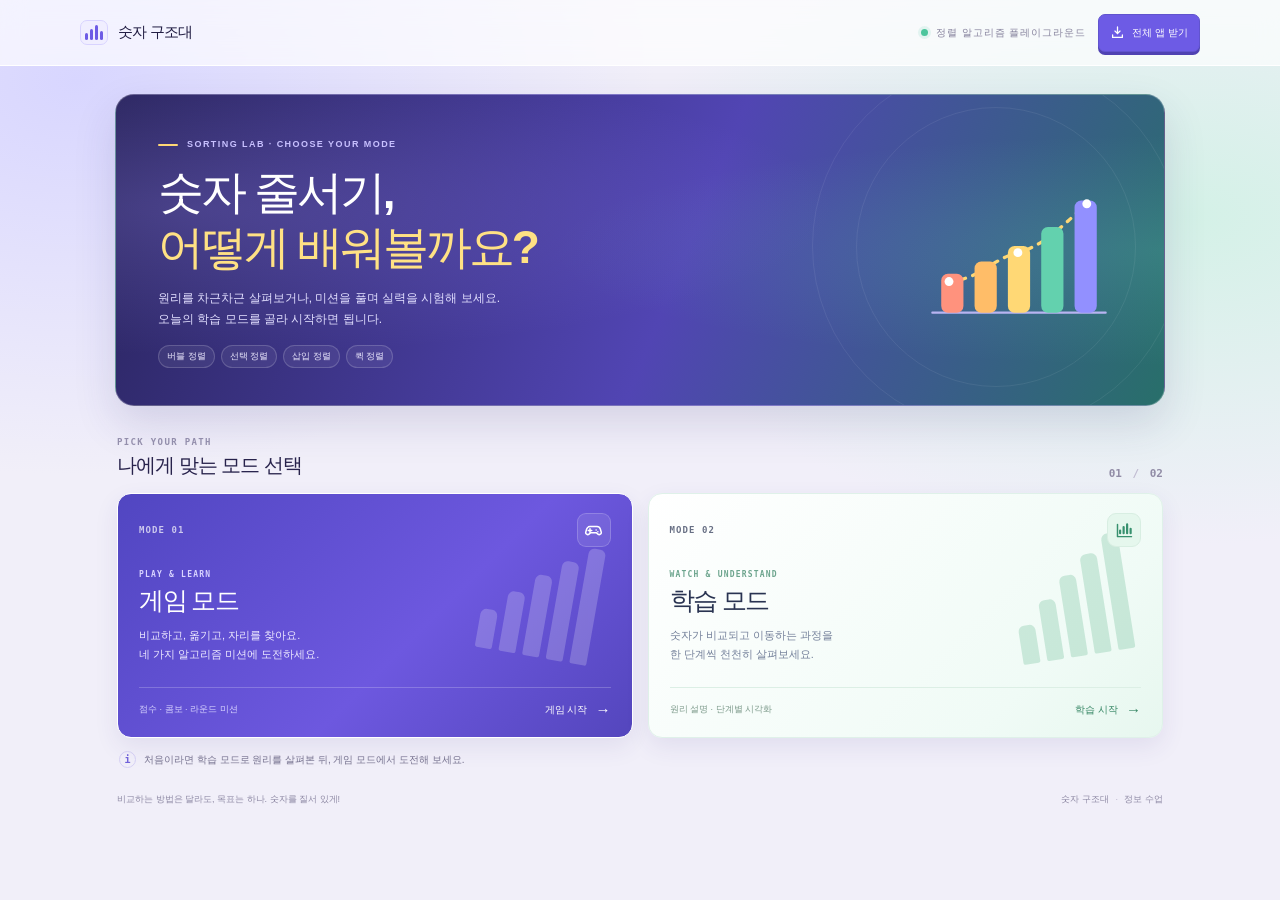
==== numbers-rescue-app/index.html @ 6234f57f "다운로드 가능한 numbers-rescue-app.zip 추가 및 오프라인 모드 안내 - 수정: .playwright-mcp/console-2026-10-18T04-26-27-84" ====
<!doctype html>
<html lang="ko">
<head>
  <meta charset="utf-8">
  <meta name="viewport" content="width=device-width, initial-scale=1">
  <meta name="theme-color" content="#241b58">
  <title>숫자 구조대 - 학습 모드 선택</title>
  <link rel="stylesheet" href="home.css">
</head>
<body>
  <header class="home-header">
    <a class="home-brand" href="#home" aria-label="숫자 구조대 첫 화면">
      <span class="brand-bars" aria-hidden="true"><i></i><i></i><i></i><i></i></span>
      <span>숫자 구조대</span>
    </a>
    <div class="home-header-actions">
      <span class="course-label"><span></span> 정렬 알고리즘 플레이그라운드</span>
      <a class="bundle-download" href="./numbers-rescue-app.zip" download="numbers-rescue-app.zip" aria-label="게임과 학습 모드 전체 앱 다운로드">
        <svg aria-hidden="true" viewBox="0 0 20 20"><path d="M10 2.5v9m0 0 3.4-3.4M10 11.5 6.6 8.1M3.5 13.2v3.3h13v-3.3"/></svg>
        <span>전체 앱 받기</span>
      </a>
    </div>
  </header>

  <main id="home" class="home-shell">
    <section class="welcome" aria-labelledby="welcome-title">
      <p class="eyebrow"><span></span> SORTING LAB · CHOOSE YOUR MODE</p>
      <h1 id="welcome-title">숫자 줄서기,<br><em>어떻게 배워볼까요?</em></h1>
      <p class="welcome-copy">원리를 차근차근 살펴보거나, 미션을 풀며 실력을 시험해 보세요.<br>오늘의 학습 모드를 골라 시작하면 됩니다.</p>
      <div class="algorithm-tags" aria-label="학습할 알고리즘">
        <span>버블 정렬</span><span>선택 정렬</span><span>삽입 정렬</span><span>퀵 정렬</span>
      </div>
      <div class="welcome-orbit orbit-one"></div><div class="welcome-orbit orbit-two"></div>
      <svg class="welcome-art" viewBox="0 0 180 145" fill="none" aria-hidden="true">
        <path d="M12 126H168" stroke="#B8B4F1" stroke-width="2" stroke-linecap="round"/>
        <path d="M27 98C57 95 65 78 89 72C111 66 126 51 151 28" stroke="#FFD875" stroke-width="3" stroke-linecap="round" stroke-dasharray="4 7"/>
        <rect x="20" y="91" width="20" height="35" rx="6" fill="#FF927D"/><rect x="50" y="80" width="20" height="46" rx="6" fill="#FFBD68"/><rect x="80" y="66" width="20" height="60" rx="6" fill="#FFD875"/><rect x="110" y="49" width="20" height="77" rx="6" fill="#63D1AE"/><rect x="140" y="25" width="20" height="101" rx="6" fill="#9290FF"/>
        <circle cx="27" cy="98" r="4" fill="#FFF"/><circle cx="89" cy="72" r="4" fill="#FFF"/><circle cx="151" cy="28" r="4" fill="#FFF"/>
      </svg>
    </section>

    <section class="mode-section" aria-labelledby="mode-heading">
      <div class="section-intro"><div><p class="section-kicker">PICK YOUR PATH</p><h2 id="mode-heading">나에게 맞는 모드 선택</h2></div><span class="step-count">01 <i>/</i> 02</span></div>
      <div class="mode-grid">
        <a class="mode-card game-card" href="game.html">
          <div class="card-topline"><span class="mode-number">MODE 01</span><span class="mode-icon game-icon" aria-hidden="true"><svg viewBox="0 0 24 24" fill="none"><path d="M8 7.5h8a4 4 0 0 1 3.8 2.8l1 3.4a2.3 2.3 0 0 1-3.7 2.4l-2-1.6H8.9l-2 1.6a2.3 2.3 0 0 1-3.7-2.4l1-3.4A4 4 0 0 1 8 7.5Z" stroke="currentColor" stroke-width="1.7"/><path d="M8 10v4m-2-2h4m5-.7h.01M17 13.3h.01" stroke="currentColor" stroke-width="1.7" stroke-linecap="round"/></svg></span></div>
          <div class="card-copy"><p class="card-label">PLAY & LEARN</p><h3>게임 모드</h3><p class="card-description">비교하고, 옮기고, 자리를 찾아요.<br>네 가지 알고리즘 미션에 도전하세요.</p></div>
          <div class="card-bottom"><span>점수 · 콤보 · 라운드 미션</span><span class="card-cta">게임 시작 <b aria-hidden="true">→</b></span></div>
          <span class="card-decoration decoration-game" aria-hidden="true"><i></i><i></i><i></i><i></i><i></i></span>
        </a>

        <a class="mode-card study-card" href="visualizer.html">
          <div class="card-topline"><span class="mode-number">MODE 02</span><span class="mode-icon study-icon" aria-hidden="true"><svg viewBox="0 0 24 24" fill="none"><path d="M4 19V5m0 14h16" stroke="currentColor" stroke-width="1.7" stroke-linecap="round"/><path d="M7 15v-3m4 3V8m4 7V5m4 10v-5" stroke="currentColor" stroke-width="2.5" stroke-linecap="round"/></svg></span></div>
          <div class="card-copy"><p class="card-label">WATCH & UNDERSTAND</p><h3>학습 모드</h3><p class="card-description">숫자가 비교되고 이동하는 과정을<br>한 단계씩 천천히 살펴보세요.</p></div>
          <div class="card-bottom"><span>원리 설명 · 단계별 시각화</span><span class="card-cta">학습 시작 <b aria-hidden="true">→</b></span></div>
          <span class="card-decoration decoration-study" aria-hidden="true"><i></i><i></i><i></i><i></i><i></i></span>
        </a>
      </div>
      <p class="mode-tip"><span class="tip-mark" aria-hidden="true">i</span> 처음이라면 학습 모드로 원리를 살펴본 뒤, 게임 모드에서 도전해 보세요.</p>
    </section>

    <footer class="home-footer"><span>비교하는 방법은 달라도, 목표는 하나. 숫자를 질서 있게!</span><span>숫자 구조대 <i>·</i> 정보 수업</span></footer>
  </main>
</body>
</html>
---- numbers-rescue-app/home.css ----
:root { font-family: "Manrope", "Noto Sans KR", sans-serif; color: #211d43; background: #efedfa; font-synthesis: none; text-rendering: optimizeLegibility; --purple: #6d5be5; --ink: #211d43; --muted: #8c88a4; }
* { box-sizing: border-box; }
body { min-width: 320px; min-height: 100vh; margin: 0; background: radial-gradient(ellipse at 6% 9%, #d8d6ff 0, transparent 34%), radial-gradient(ellipse at 93% 24%, #d4f1e7 0, transparent 34%), #f1eff9; font-size: 15px; line-height: 1.5; }
a { color: inherit; }
a:focus-visible { outline: 3px solid #7667e8; outline-offset: 4px; }
.home-header { height: 66px; display: flex; align-items: center; justify-content: space-between; padding: 0 max(22px, calc((100vw - 1120px) / 2)); border-bottom: 1px solid #fff; background: #ffffffa8; backdrop-filter: blur(12px); }
.home-brand { display: inline-flex; align-items: center; gap: 10px; color: var(--ink); text-decoration: none; font-size: 15px; font-weight: 900; letter-spacing: -.05em; }.brand-bars { height: 25px; display: flex; align-items: end; gap: 2px; padding: 4px; border: 1px solid #d8d3ff; border-radius: 7px; background: #f0eeff; }.brand-bars i { width: 3px; border-radius: 3px; background: var(--purple); }.brand-bars i:nth-child(1) { height: 7px; }.brand-bars i:nth-child(2) { height: 11px; }.brand-bars i:nth-child(3) { height: 15px; }.brand-bars i:nth-child(4) { height: 9px; }
.course-label { display: inline-flex; align-items: center; gap: 8px; color: #85819c; font-size: 10px; font-weight: 800; letter-spacing: .1em; }.course-label span { width: 7px; height: 7px; border-radius: 50%; background: #4bc59c; box-shadow: 0 0 0 3px #4bc59c20; }
.home-header-actions { display: flex; align-items: center; gap: 12px; }
.bundle-download { min-height: 38px; display: inline-flex; align-items: center; gap: 7px; padding: 0 11px; border: 1px solid #6154ce; border-radius: 7px; color: #fff; background: #6d5be5; box-shadow: 0 3px 0 #4f42b2; text-decoration: none; font-size: 10px; font-weight: 800; transition: transform .14s, filter .14s; }
.bundle-download:hover { transform: translateY(-1px); filter: brightness(1.07); }
.bundle-download:active { transform: translateY(2px); box-shadow: 0 1px 0 #4f42b2; }
.bundle-download svg { width: 15px; height: 15px; fill: none; stroke: currentColor; stroke-width: 1.7; stroke-linecap: round; stroke-linejoin: round; }
.home-shell { width: min(1050px, calc(100% - 40px)); margin: 0 auto; }
.welcome { position: relative; isolation: isolate; overflow: hidden; min-height: 312px; padding: 43px 42px 35px; margin: 28px 0 27px; border: 1px solid #ffffff45; border-radius: 19px; color: #fff; background: linear-gradient(112deg,#29245d 0%,#5145b3 54%,#286f6a 100%); box-shadow: 0 18px 42px #37317725; }
.welcome::before { position: absolute; z-index: -1; inset: -35%; background: radial-gradient(ellipse at 25% 42%,#aa9bff35,transparent 34%),radial-gradient(ellipse at 80% 50%,#6be3be2d,transparent 31%); content: ""; animation: welcome-glow 17s ease-in-out infinite alternate; }
.eyebrow { display: flex; align-items: center; gap: 9px; margin: 0 0 13px; color: #c8c1ff; font-size: 9px; font-weight: 900; letter-spacing: .16em; }.eyebrow span { width: 20px; height: 2px; border-radius: 2px; background: #ffd875; }
h1 { position: relative; z-index: 1; max-width: 650px; margin: 0; color: #fff; font-size: clamp(32px,4.1vw,46px); line-height: 1.2; letter-spacing: -.065em; font-weight: 900; }h1 em { color: #ffe184; font-style: normal; }
.welcome-copy { position: relative; z-index: 1; margin: 13px 0 15px; color: #e2dfff; font-size: 12px; line-height: 1.75; }
.algorithm-tags { position: relative; z-index: 1; display: flex; flex-wrap: wrap; gap: 6px; }.algorithm-tags span { padding: 4px 8px; border: 1px solid #ffffff2c; border-radius: 20px; color: #edeaff; background: #ffffff10; font-size: 9px; font-weight: 700; }
.welcome-art { position: absolute; z-index: -1; top: 50%; right: 45px; width: min(200px,24%); transform: translateY(-48%); animation: art-float 6s ease-in-out infinite; }.welcome-orbit { position: absolute; z-index: -1; border: 1px solid #ffffff12; border-radius: 50%; }.orbit-one { width: 280px; height: 280px; right: 28px; top: 12px; }.orbit-two { width: 370px; height: 370px; right: -18px; top: -34px; }
.mode-section { padding: 4px 2px 0; }.section-intro { display: flex; justify-content: space-between; align-items: end; margin-bottom: 13px; }.section-kicker { margin: 0; color: #9691ae; font: 800 9px "DM Mono", monospace; letter-spacing: .15em; }.section-intro h2 { margin: 3px 0 0; color: #28234c; font-size: 20px; letter-spacing: -.05em; }.step-count { color: #918ca6; font: 700 11px "DM Mono", monospace; }.step-count i { padding: 0 4px; color: #c0bbd1; font-style: normal; }
.mode-grid { display: grid; grid-template-columns: 1fr 1fr; gap: 15px; }
.mode-card { position: relative; isolation: isolate; overflow: hidden; min-height: 245px; display: flex; flex-direction: column; justify-content: space-between; padding: 19px 21px 16px; border: 1px solid #fff; border-radius: 14px; text-decoration: none; box-shadow: 0 9px 25px #3d347f16; transition: transform .2s, box-shadow .2s; }.mode-card:hover { transform: translateY(-4px); box-shadow: 0 15px 31px #3d347f24; }.game-card { color: #fff; background: linear-gradient(135deg,#5146c1,#6d58df 58%,#5446bd); }.study-card { color: #293351; background: linear-gradient(135deg,#fff,#f0fbf6 75%,#e7f7ef); border-color: #dff1e9; }
.card-topline { display: flex; align-items: center; justify-content: space-between; }.mode-number { font: 700 9px "DM Mono", monospace; letter-spacing: .12em; opacity: .7; }.mode-icon { width: 34px; height: 34px; display: grid; place-items: center; border: 1px solid #ffffff30; border-radius: 9px; color: #fff; background: #ffffff18; }.mode-icon svg { width: 21px; height: 21px; stroke: currentColor; stroke-width: 1.6; stroke-linecap: round; stroke-linejoin: round; }.study-icon { border-color: #d8eee2; color: #37916e; background: #e5f7ed; }
.card-copy { position: relative; z-index: 1; }.card-label { margin: 0 0 3px; color: #d9d4ff; font: 800 8px "DM Mono", monospace; letter-spacing: .15em; }.study-card .card-label { color: #6da58e; }.card-copy h3 { margin: 0; color: inherit; font-size: 25px; font-weight: 900; letter-spacing: -.06em; }.card-description { margin: 6px 0 0; color: #eeeaff; font-size: 11px; line-height: 1.7; }.study-card .card-description { color: #74809a; }
.card-bottom { position: relative; z-index: 1; display: flex; justify-content: space-between; align-items: center; gap: 8px; padding-top: 11px; border-top: 1px solid #ffffff35; color: #d9d5ff; font-size: 9px; }.study-card .card-bottom { border-color: #dcefe5; color: #7e9b8c; }.card-cta { display: inline-flex; align-items: center; gap: 8px; color: #fff; font-size: 10px; font-weight: 900; }.study-card .card-cta { color: #368664; }.card-cta b { font-size: 15px; transition: transform .18s; }.mode-card:hover .card-cta b { transform: translateX(4px); }
.card-decoration { position: absolute; z-index: -1; right: 35px; top: 46px; height: 117px; display: flex; align-items: end; gap: 7px; opacity: .2; transform: rotate(10deg); }.card-decoration i { width: 17px; border-radius: 6px 6px 2px 2px; background: #fff; }.card-decoration i:nth-child(1) { height: 39px; }.card-decoration i:nth-child(2) { height: 61px; }.card-decoration i:nth-child(3) { height: 82px; }.card-decoration i:nth-child(4) { height: 100px; }.card-decoration i:nth-child(5) { height: 117px; }.decoration-study { opacity: .28; transform: rotate(-9deg); }.decoration-study i { background: #65b991; }
.mode-tip { display: flex; align-items: center; gap: 8px; margin: 13px 2px 0; color: #77738f; font-size: 10px; }.tip-mark { width: 17px; height: 17px; display: grid; place-items: center; border: 1px solid #d6d1f5; border-radius: 50%; color: #7263db; font: 700 10px "DM Mono", monospace; }
.home-footer { display: flex; justify-content: space-between; gap: 12px; padding: 25px 2px 30px; color: #8e89a4; font-size: 9px; }.home-footer i { padding: 0 4px; color: #bab5cb; font-style: normal; }
@keyframes welcome-glow { from { transform: translateX(-1%); } to { transform: translateX(1.5%) scale(1.03); } }
@keyframes art-float { 0%,100% { transform: translateY(-48%); } 50% { transform: translateY(calc(-48% - 4px)); } }
@media (max-width: 700px) { .home-header { height: 58px; padding: 0 15px; }.course-label { display: none; }.home-header-actions { gap: 0; }.bundle-download { min-height: 35px; padding: 0 8px; }.home-shell { width: calc(100% - 24px); }.welcome { min-height: 290px; padding: 32px 22px 25px; margin: 16px 0 22px; }.welcome-art { right: 5px; top: 56%; width: 150px; opacity: .28; }.welcome-copy { max-width: 350px; font-size: 11px; }.mode-grid { grid-template-columns: 1fr; gap: 10px; }.mode-card { min-height: 206px; padding: 16px 17px 14px; }.section-intro h2 { font-size: 18px; }.home-footer { padding-bottom: 20px; font-size: 8px; } }
@media (max-width: 390px) { .welcome { min-height: 280px; padding: 28px 18px 22px; }.welcome-art { width: 124px; top: 61%; right: 0; opacity: .2; }.welcome-copy br { display: none; }.card-copy h3 { font-size: 23px; }.card-decoration { right: 24px; } }
@media (prefers-reduced-motion: reduce) { *,*::before,*::after { animation: none !important; transition-duration: .01ms !important; } }
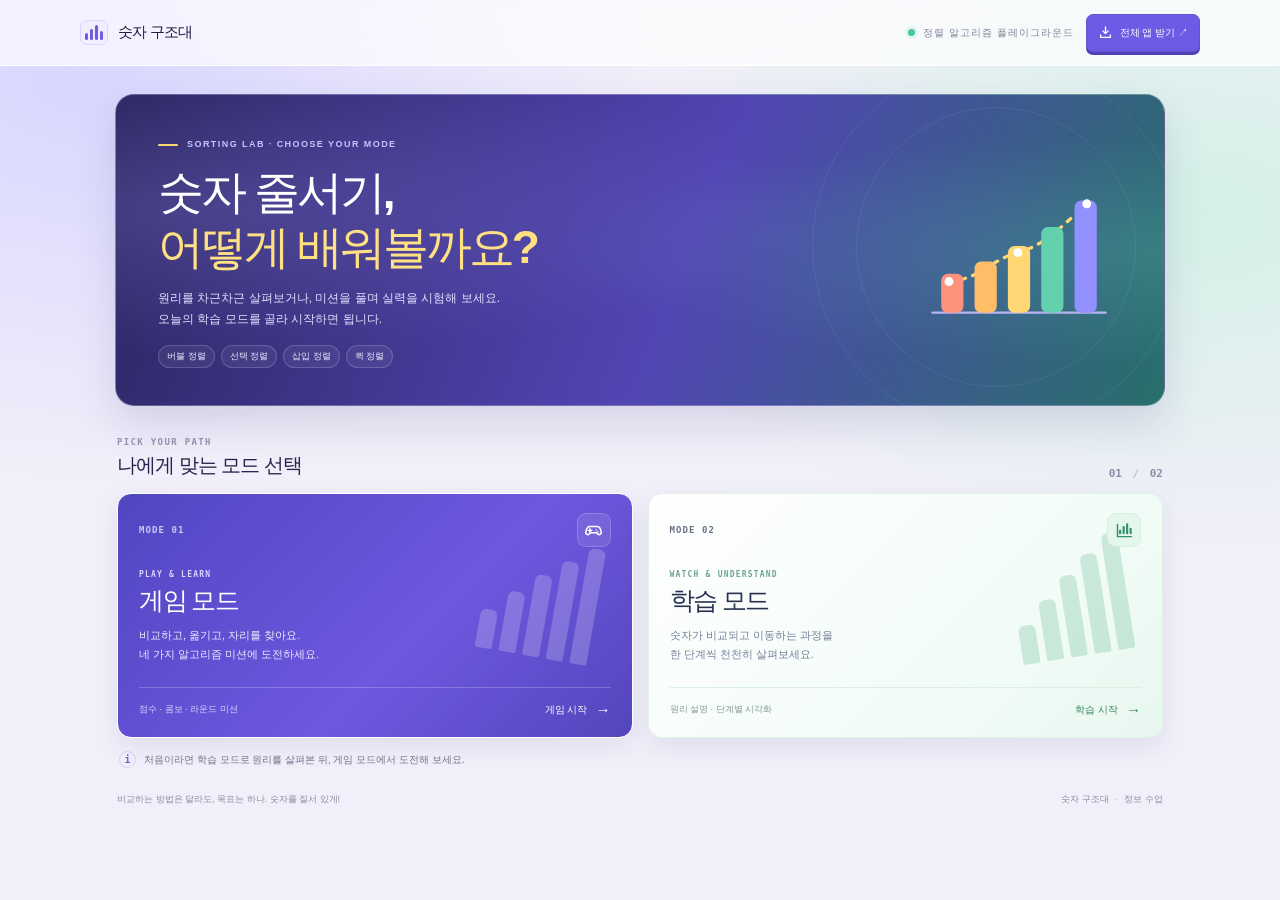
==== commit a5ca0b5f: "전체 앱 ZIP 다운로드 탭 방식 전환 및 다운로드 시작 확인 - 수정: .playwright-mcp/console-2026-10-18T04-26-27-844Z.log - 수정: " ====
--- a/numbers-rescue-app/index.html
+++ b/numbers-rescue-app/index.html
@@ -15,9 +15,9 @@
     </a>
     <div class="home-header-actions">
       <span class="course-label"><span></span> 정렬 알고리즘 플레이그라운드</span>
-      <a class="bundle-download" href="./numbers-rescue-app.zip" download="numbers-rescue-app.zip" aria-label="게임과 학습 모드 전체 앱 다운로드">
+      <a class="bundle-download" href="./numbers-rescue-app.zip" target="_blank" rel="noopener noreferrer" aria-label="새 탭에서 게임과 학습 모드 전체 앱 다운로드">
         <svg aria-hidden="true" viewBox="0 0 20 20"><path d="M10 2.5v9m0 0 3.4-3.4M10 11.5 6.6 8.1M3.5 13.2v3.3h13v-3.3"/></svg>
-        <span>전체 앱 받기</span>
+        <span>전체 앱 받기 ↗</span>
       </a>
     </div>
   </header>
